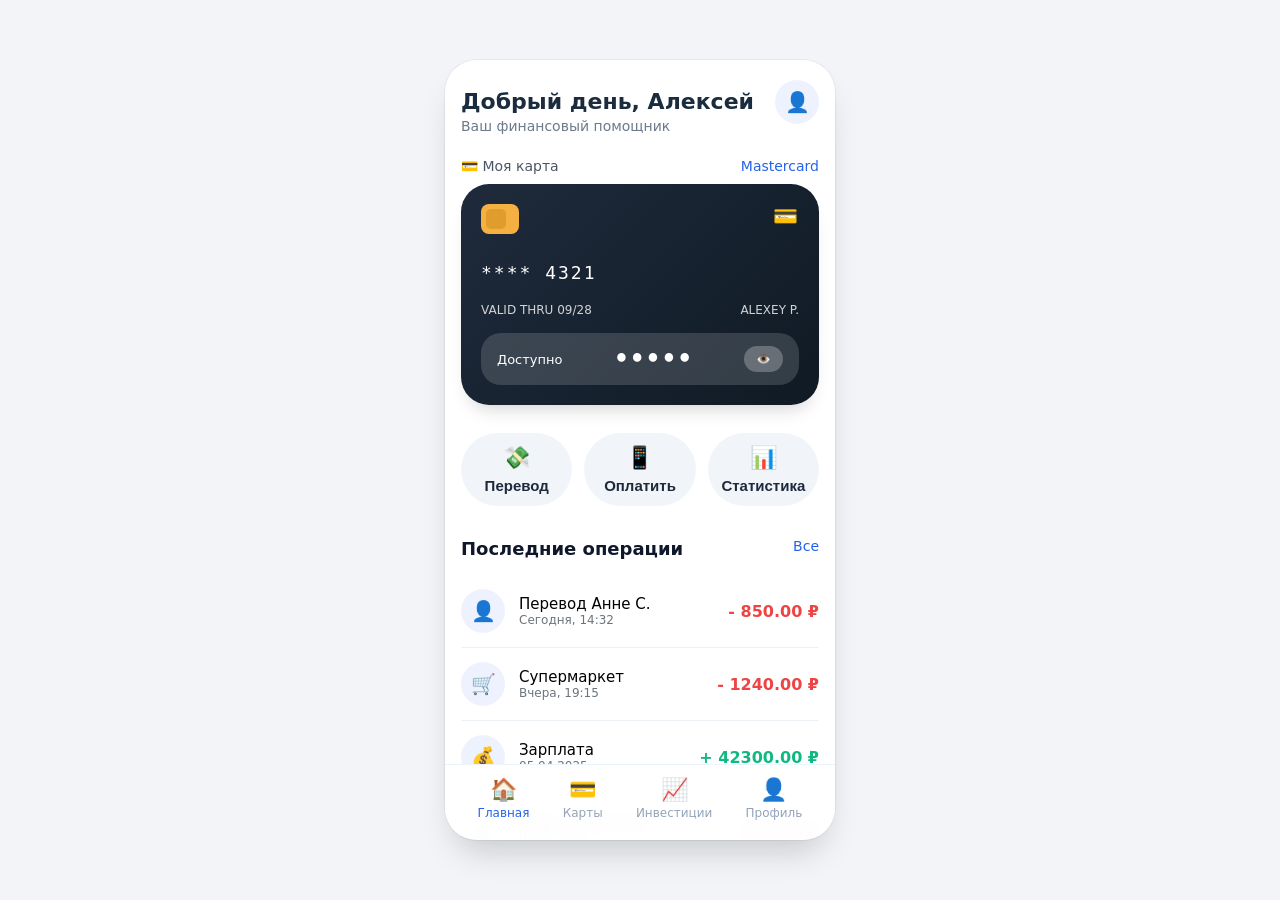
==== deepseek_html_20260406_c96b8f.html @ 79d40b05 "Add files via upload" ====
<!DOCTYPE html>
<html lang="ru">
<head>
    <meta charset="UTF-8">
    <meta name="viewport" content="width=device-width, initial-scale=1.0, viewport-fit=cover, user-scalable=no">
    <title>MyFinances — Мобильный банк</title>
    <style>
        * {
            margin: 0;
            padding: 0;
            box-sizing: border-box;
            -webkit-tap-highlight-color: transparent;
        }

        body {
            font-family: system-ui, -apple-system, 'Segoe UI', Roboto, Helvetica, Arial, sans-serif;
            background: #f2f4f8;
            display: flex;
            justify-content: center;
            align-items: center;
            min-height: 100vh;
        }

        /* Телефон-контейнер */
        .phone {
            width: 100%;
            max-width: 390px;
            height: 100vh;
            max-height: 780px;
            background: #ffffff;
            box-shadow: 0 0 0 1px rgba(0,0,0,0.05), 0 20px 35px -12px rgba(0,0,0,0.2);
            border-radius: 32px;
            overflow-y: auto;
            overflow-x: hidden;
            position: relative;
            scroll-behavior: smooth;
        }

        /* Скрываем скролл, но оставляем функционал */
        .phone::-webkit-scrollbar {
            width: 4px;
        }
        .phone::-webkit-scrollbar-track {
            background: #f1f1f1;
        }
        .phone::-webkit-scrollbar-thumb {
            background: #cbd5e1;
            border-radius: 10px;
        }

        /* Общие отступы */
        .container {
            padding: 20px 16px 30px;
        }

        /* Хедер */
        .header {
            display: flex;
            justify-content: space-between;
            align-items: baseline;
            margin-bottom: 24px;
        }
        .greeting h2 {
            font-size: 22px;
            font-weight: 600;
            color: #1a2c3e;
        }
        .greeting p {
            font-size: 14px;
            color: #6c7a8a;
            margin-top: 4px;
        }
        .avatar {
            background: #eef2ff;
            width: 44px;
            height: 44px;
            display: flex;
            align-items: center;
            justify-content: center;
            border-radius: 30px;
            font-size: 20px;
            font-weight: 500;
            color: #1e3a8a;
        }

        /* Карта */
        .card-section {
            margin-bottom: 28px;
        }
        .card-label {
            display: flex;
            justify-content: space-between;
            margin-bottom: 10px;
            font-size: 14px;
            font-weight: 500;
            color: #4b5565;
        }
        .card {
            background: linear-gradient(135deg, #1f2b3c, #0f1a24);
            border-radius: 28px;
            padding: 20px;
            color: white;
            box-shadow: 0 12px 20px -10px rgba(0,0,0,0.2);
            transition: all 0.2s;
        }
        .card-chip {
            display: flex;
            justify-content: space-between;
            margin-bottom: 28px;
        }
        .chip {
            background: #f5b042;
            width: 38px;
            height: 30px;
            border-radius: 8px;
            position: relative;
        }
        .chip:before {
            content: "";
            position: absolute;
            width: 20px;
            height: 20px;
            background: #e09d2e;
            border-radius: 5px;
            top: 5px;
            left: 5px;
        }
        .card-network {
            font-size: 20px;
            letter-spacing: 1px;
            font-weight: 500;
        }
        .card-number {
            font-size: 18px;
            letter-spacing: 2px;
            font-family: monospace;
            margin-bottom: 20px;
            word-break: break-all;
        }
        .card-footer {
            display: flex;
            justify-content: space-between;
            font-size: 12px;
            opacity: 0.8;
        }
        .balance {
            margin-top: 16px;
            background: rgba(255,255,255,0.15);
            border-radius: 20px;
            padding: 12px 16px;
            display: flex;
            justify-content: space-between;
            align-items: center;
        }
        .balance-text {
            font-size: 13px;
            font-weight: 500;
        }
        .balance-amount {
            font-size: 24px;
            font-weight: 700;
            letter-spacing: 0.5px;
        }
        .toggle-balance {
            background: rgba(255,255,255,0.25);
            border: none;
            color: white;
            padding: 6px 12px;
            border-radius: 30px;
            font-size: 12px;
            cursor: pointer;
            transition: 0.2s;
        }

        /* Кнопки быстрых действий */
        .actions {
            display: flex;
            justify-content: space-between;
            gap: 12px;
            margin-bottom: 32px;
        }
        .action-btn {
            flex: 1;
            background: #f1f5f9;
            border: none;
            padding: 12px 0;
            border-radius: 40px;
            font-weight: 600;
            font-size: 15px;
            display: flex;
            flex-direction: column;
            align-items: center;
            gap: 6px;
            color: #1e293b;
            transition: 0.2s;
            cursor: pointer;
        }
        .action-btn span:first-child {
            font-size: 22px;
        }
        .action-btn:active {
            background: #e2e8f0;
            transform: scale(0.97);
        }

        /* Секция последних транзакций */
        .transactions-header {
            display: flex;
            justify-content: space-between;
            margin-bottom: 16px;
        }
        .transactions-header h3 {
            font-size: 18px;
            font-weight: 600;
            color: #0f172a;
        }
        .transactions-header a {
            color: #2563eb;
            text-decoration: none;
            font-size: 14px;
        }
        .transaction-item {
            display: flex;
            justify-content: space-between;
            align-items: center;
            padding: 14px 0;
            border-bottom: 1px solid #edf2f7;
        }
        .transaction-left {
            display: flex;
            gap: 14px;
            align-items: center;
        }
        .transaction-icon {
            width: 44px;
            height: 44px;
            background: #eef2ff;
            border-radius: 40px;
            display: flex;
            align-items: center;
            justify-content: center;
            font-size: 20px;
        }
        .transaction-info h4 {
            font-size: 15px;
            font-weight: 500;
        }
        .transaction-info p {
            font-size: 12px;
            color: #6c757d;
        }
        .transaction-amount {
            font-weight: 700;
            font-size: 16px;
        }
        .positive {
            color: #10b981;
        }
        .negative {
            color: #ef4444;
        }

        /* Нижняя навигация */
        .bottom-nav {
            background: rgba(255,255,255,0.96);
            backdrop-filter: blur(10px);
            display: flex;
            justify-content: space-around;
            padding: 12px 16px 20px;
            border-top: 1px solid #ecf3fa;
            position: sticky;
            bottom: 0;
            width: 100%;
        }
        .nav-item {
            display: flex;
            flex-direction: column;
            align-items: center;
            gap: 4px;
            font-size: 12px;
            color: #94a3b8;
            transition: 0.2s;
            cursor: pointer;
        }
        .nav-item.active {
            color: #2563eb;
            font-weight: 500;
        }
        .nav-icon {
            font-size: 22px;
        }

        /* модалка для переводов (простая имитация) */
        .modal {
            display: none;
            position: fixed;
            top: 0; left: 0;
            width: 100%; height: 100%;
            background: rgba(0,0,0,0.6);
            align-items: center;
            justify-content: center;
            z-index: 1000;
        }
        .modal-card {
            background: white;
            max-width: 320px;
            width: 80%;
            border-radius: 36px;
            padding: 24px;
            text-align: center;
        }
        .modal-card input {
            width: 100%;
            padding: 14px;
            margin: 12px 0;
            border-radius: 50px;
            border: 1px solid #cbd5e1;
            font-size: 16px;
        }
        .modal-buttons {
            display: flex;
            gap: 12px;
            margin-top: 16px;
        }
        .modal-buttons button {
            flex: 1;
            padding: 12px;
            border-radius: 50px;
            border: none;
            font-weight: 600;
            cursor: pointer;
        }
        .toast-msg {
            position: fixed;
            bottom: 90px;
            left: 50%;
            transform: translateX(-50%);
            background: #1e293b;
            color: white;
            padding: 8px 20px;
            border-radius: 40px;
            font-size: 14px;
            z-index: 1100;
            white-space: nowrap;
        }
    </style>
</head>
<body>
<div class="phone">
    <div class="container">
        <!-- Header -->
        <div class="header">
            <div class="greeting">
                <h2>Добрый день, Алексей</h2>
                <p>Ваш финансовый помощник</p>
            </div>
            <div class="avatar">
                👤
            </div>
        </div>

        <!-- Карта и баланс -->
        <div class="card-section">
            <div class="card-label">
                <span>💳 Моя карта</span>
                <span style="color:#2563eb;">Mastercard</span>
            </div>
            <div class="card">
                <div class="card-chip">
                    <div class="chip"></div>
                    <div class="card-network">💳</div>
                </div>
                <div class="card-number">**** 4321</div>
                <div class="card-footer">
                    <span>VALID THRU 09/28</span>
                    <span>ALEXEY P.</span>
                </div>
                <div class="balance">
                    <div class="balance-text">Доступно</div>
                    <div class="balance-amount" id="balanceAmount">•••••</div>
                    <button class="toggle-balance" id="toggleBalanceBtn">👁️</button>
                </div>
            </div>
        </div>

        <!-- Быстрые действия -->
        <div class="actions">
            <button class="action-btn" id="transferBtn"><span>💸</span><span>Перевод</span></button>
            <button class="action-btn" id="paymentBtn"><span>📱</span><span>Оплатить</span></button>
            <button class="action-btn" id="moreBtn"><span>📊</span><span>Статистика</span></button>
        </div>

        <!-- История операций -->
        <div class="transactions-header">
            <h3>Последние операции</h3>
            <a href="#">Все</a>
        </div>
        <div id="transactionsList">
            <!-- динамические транзакции через JS -->
        </div>
    </div>

    <!-- Нижняя навигация -->
    <div class="bottom-nav">
        <div class="nav-item active">
            <span class="nav-icon">🏠</span>
            <span>Главная</span>
        </div>
        <div class="nav-item">
            <span class="nav-icon">💳</span>
            <span>Карты</span>
        </div>
        <div class="nav-item">
            <span class="nav-icon">📈</span>
            <span>Инвестиции</span>
        </div>
        <div class="nav-item">
            <span class="nav-icon">👤</span>
            <span>Профиль</span>
        </div>
    </div>
</div>

<!-- Модальное окно перевода -->
<div id="modalTransfer" class="modal">
    <div class="modal-card">
        <h3 style="margin-bottom: 8px;">Перевод средств</h3>
        <input type="text" id="phoneInput" placeholder="Номер телефона или карты">
        <input type="number" id="amountInput" placeholder="Сумма ₽">
        <div class="modal-buttons">
            <button id="cancelModal" style="background:#f1f5f9;">Отмена</button>
            <button id="confirmTransfer" style="background:#2563eb; color:white;">Отправить</button>
        </div>
    </div>
</div>

<script>
    // Состояние
    let realBalance = 15280.50;
    let isBalanceHidden = true;

    // Транзакции
    const transactions = [
        { id: 1, title: "Перевод Анне С.", date: "Сегодня, 14:32", amount: -850, icon: "👤", type: "out" },
        { id: 2, title: "Супермаркет", date: "Вчера, 19:15", amount: -1240, icon: "🛒", type: "out" },
        { id: 3, title: "Зарплата", date: "05.04.2025", amount: 42300, icon: "💰", type: "in" },
        { id: 4, title: "Кафе Coffeeshop", date: "04.04.2025", amount: -560, icon: "☕", type: "out" },
        { id: 5, title: "Аптека", date: "03.04.2025", amount: -340, icon: "💊", type: "out" },
    ];

    // Элементы DOM
    const balanceSpan = document.getElementById('balanceAmount');
    const toggleBtn = document.getElementById('toggleBalanceBtn');
    const transactionsContainer = document.getElementById('transactionsList');
    const modal = document.getElementById('modalTransfer');
    const transferBtn = document.getElementById('transferBtn');
    const cancelModalBtn = document.getElementById('cancelModal');
    const confirmTransferBtn = document.getElementById('confirmTransfer');
    const phoneInput = document.getElementById('phoneInput');
    const amountInput = document.getElementById('amountInput');

    // Форматирование суммы
    function formatAmount(amount) {
        const absAmount = Math.abs(amount).toFixed(2);
        return `${amount >= 0 ? '+' : '-'} ${absAmount} ₽`;
    }

    // Рендер транзакций
    function renderTransactions() {
        transactionsContainer.innerHTML = '';
        transactions.slice(0, 5).forEach(tx => {
            const itemDiv = document.createElement('div');
            itemDiv.className = 'transaction-item';
            const amountClass = tx.amount > 0 ? 'positive' : 'negative';
            itemDiv.innerHTML = `
                <div class="transaction-left">
                    <div class="transaction-icon">${tx.icon}</div>
                    <div class="transaction-info">
                        <h4>${tx.title}</h4>
                        <p>${tx.date}</p>
                    </div>
                </div>
                <div class="transaction-amount ${amountClass}">
                    ${formatAmount(tx.amount)}
                </div>
            `;
            transactionsContainer.appendChild(itemDiv);
        });
    }

    // Обновить отображение баланса (скрытый / видимый)
    function updateBalanceDisplay() {
        if (isBalanceHidden) {
            balanceSpan.innerText = '•••••';
        } else {
            balanceSpan.innerText = realBalance.toLocaleString('ru-RU', { minimumFractionDigits: 2, maximumFractionDigits: 2 }) + ' ₽';
        }
    }

    // Переключение видимости баланса
    function toggleBalanceVisibility() {
        isBalanceHidden = !isBalanceHidden;
        updateBalanceDisplay();
        toggleBtn.innerText = isBalanceHidden ? '👁️' : '🔒';
    }

    // Показать всплывающее сообщение (тост)
    function showToast(message, duration = 2000) {
        let existingToast = document.querySelector('.toast-msg');
        if(existingToast) existingToast.remove();
        const toast = document.createElement('div');
        toast.className = 'toast-msg';
        toast.innerText = message;
        document.body.appendChild(toast);
        setTimeout(() => toast.remove(), duration);
    }

    // Добавить новую транзакцию и обновить баланс
    function addTransaction(amount, title, icon = '💸') {
        const newTransaction = {
            id: Date.now(),
            title: title,
            date: 'Только что',
            amount: amount,
            icon: icon,
            type: amount > 0 ? 'in' : 'out'
        };
        transactions.unshift(newTransaction);
        if(transactions.length > 20) transactions.pop();
        renderTransactions();
        realBalance += amount;
        updateBalanceDisplay();
        // если баланс скрыт, то после изменения автоматически не показываем, но данные обновляются в памяти
    }

    // Открыть модалку перевода
    function openTransferModal() {
        modal.style.display = 'flex';
        phoneInput.value = '';
        amountInput.value = '';
    }

    function closeModal() {
        modal.style.display = 'none';
    }

    // Обработка перевода
    function handleTransfer() {
        const phone = phoneInput.value.trim();
        const amountRaw = amountInput.value.trim();
        if (!phone) {
            showToast('Введите номер получателя', 1500);
            return;
        }
        const amountNum = parseFloat(amountRaw);
        if (isNaN(amountNum) || amountNum <= 0) {
            showToast('Введите корректную сумму', 1500);
            return;
        }
        if (amountNum > realBalance) {
            showToast('Недостаточно средств', 1500);
            return;
        }
        // Выполняем перевод
        addTransaction(-amountNum, `Перевод ${phone.slice(0,10)}...`, '📲');
        showToast(`Перевод ${amountNum.toFixed(2)} ₽ выполнен`, 1800);
        closeModal();
    }

    // Обработчики для быстрых действий
    function onPayment() {
        showToast('Демо-оплата: спишется 450 ₽', 1200);
        setTimeout(() => {
            if (realBalance >= 450) {
                addTransaction(-450, 'Оплата услуг', '📱');
                showToast('Оплата прошла успешно', 1500);
            } else {
                showToast('Недостаточно средств для демо-оплаты', 1500);
            }
        }, 400);
    }

    function onStatistics() {
        showToast('📊 Статистика: расходы за месяц 6 200 ₽', 2000);
    }

    // События
    toggleBtn.addEventListener('click', toggleBalanceVisibility);
    transferBtn.addEventListener('click', openTransferModal);
    paymentBtn.addEventListener('click', onPayment);
    moreBtn.addEventListener('click', onStatistics);
    cancelModalBtn.addEventListener('click', closeModal);
    confirmTransferBtn.addEventListener('click', handleTransfer);
    // Закрыть модалку по клику вне контента
    modal.addEventListener('click', (e) => {
        if (e.target === modal) closeModal();
    });

    // Инициализация
    renderTransactions();
    updateBalanceDisplay();

    // Небольшие эффекты для нижнего меню (чисто визуально)
    const navItems = document.querySelectorAll('.nav-item');
    navItems.forEach(item => {
        item.addEventListener('click', function() {
            navItems.forEach(nav => nav.classList.remove('active'));
            this.classList.add('active');
            showToast(`Раздел "${this.innerText.trim()}" в разработке`, 1200);
        });
    });
</script>
</body>
</html>
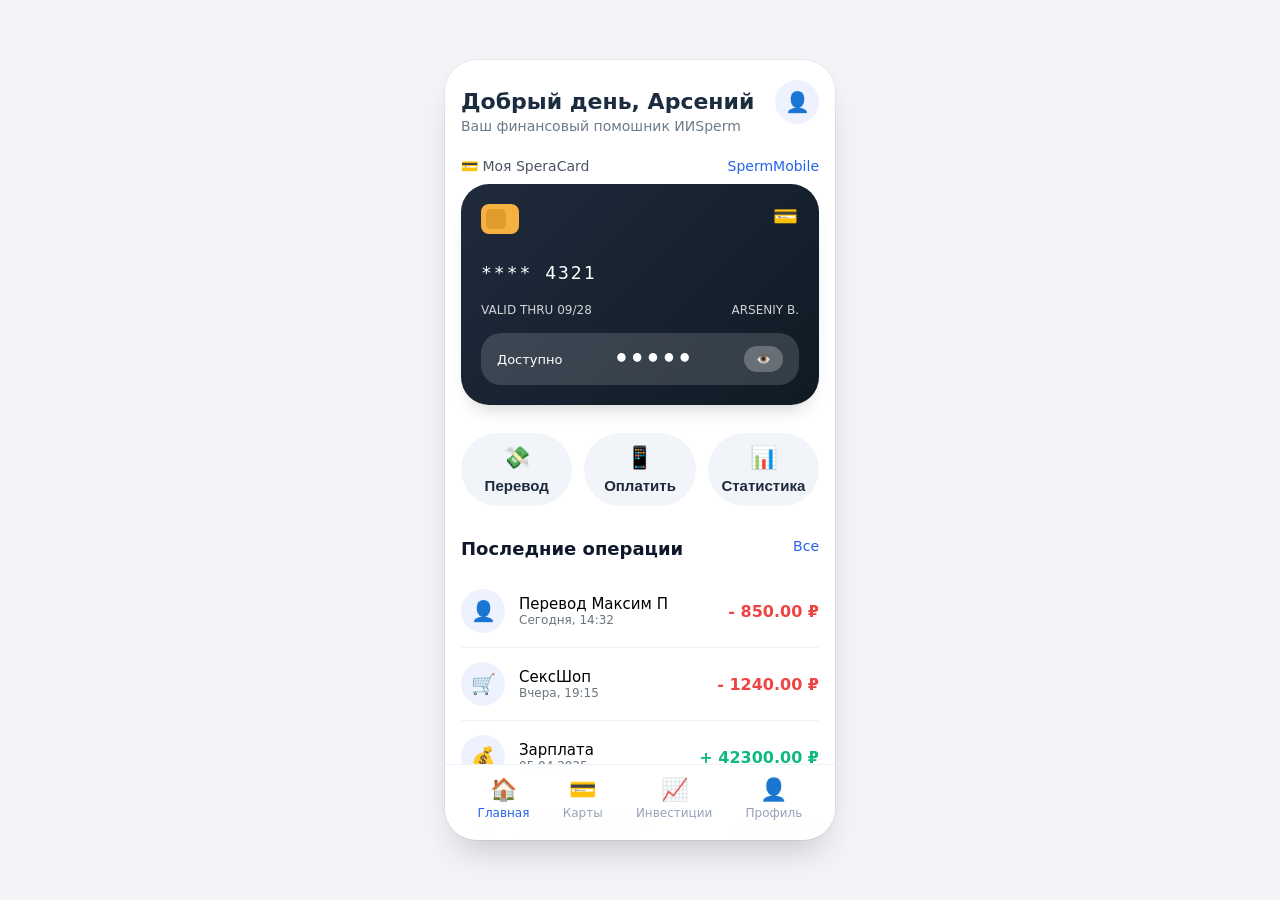
==== commit 50cf218f: "Update deepseek_html_20260406_c96b8f.html" ====
--- a/deepseek_html_20260406_c96b8f.html
+++ b/deepseek_html_20260406_c96b8f.html
@@ -351,8 +351,8 @@
         <!-- Header -->
         <div class="header">
             <div class="greeting">
-                <h2>Добрый день, Алексей</h2>
-                <p>Ваш финансовый помощник</p>
+                <h2>Добрый день, Арсений</h2>
+                <p>Ваш финансовый помошник ИИSperm</p>
             </div>
             <div class="avatar">
                 👤
@@ -362,8 +362,8 @@
         <!-- Карта и баланс -->
         <div class="card-section">
             <div class="card-label">
-                <span>💳 Моя карта</span>
-                <span style="color:#2563eb;">Mastercard</span>
+                <span>💳 Моя SperaCard</span>
+                <span style="color:#2563eb;">SpermMobile</span>
             </div>
             <div class="card">
                 <div class="card-chip">
@@ -373,7 +373,7 @@
                 <div class="card-number">**** 4321</div>
                 <div class="card-footer">
                     <span>VALID THRU 09/28</span>
-                    <span>ALEXEY P.</span>
+                    <span>ARSENIY B.</B></span>
                 </div>
                 <div class="balance">
                     <div class="balance-text">Доступно</div>
@@ -441,8 +441,8 @@
 
     // Транзакции
     const transactions = [
-        { id: 1, title: "Перевод Анне С.", date: "Сегодня, 14:32", amount: -850, icon: "👤", type: "out" },
-        { id: 2, title: "Супермаркет", date: "Вчера, 19:15", amount: -1240, icon: "🛒", type: "out" },
+        { id: 1, title: "Перевод Максим П", date: "Сегодня, 14:32", amount: -850, icon: "👤", type: "out" },
+        { id: 2, title: "СексШоп", date: "Вчера, 19:15", amount: -1240, icon: "🛒", type: "out" },
         { id: 3, title: "Зарплата", date: "05.04.2025", amount: 42300, icon: "💰", type: "in" },
         { id: 4, title: "Кафе Coffeeshop", date: "04.04.2025", amount: -560, icon: "☕", type: "out" },
         { id: 5, title: "Аптека", date: "03.04.2025", amount: -340, icon: "💊", type: "out" },
@@ -611,4 +611,4 @@
     });
 </script>
 </body>
-</html>+</html>
